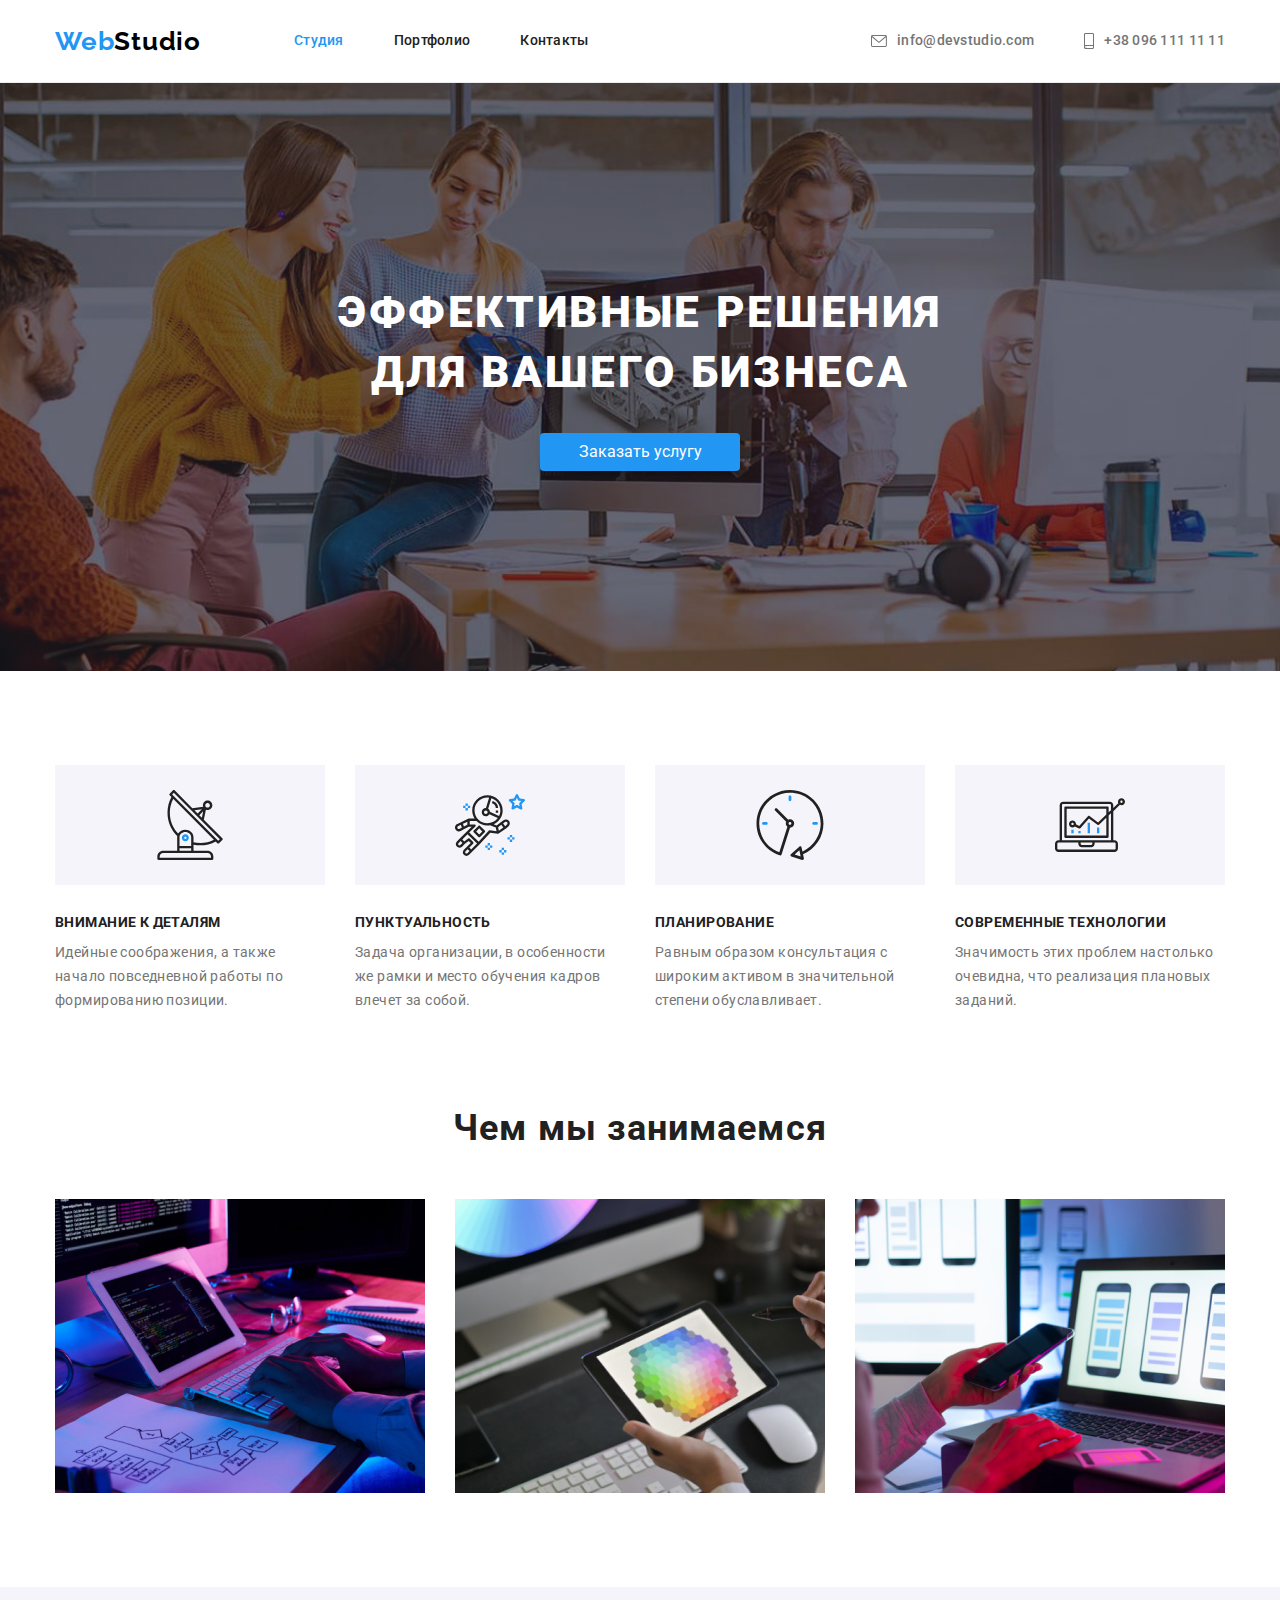
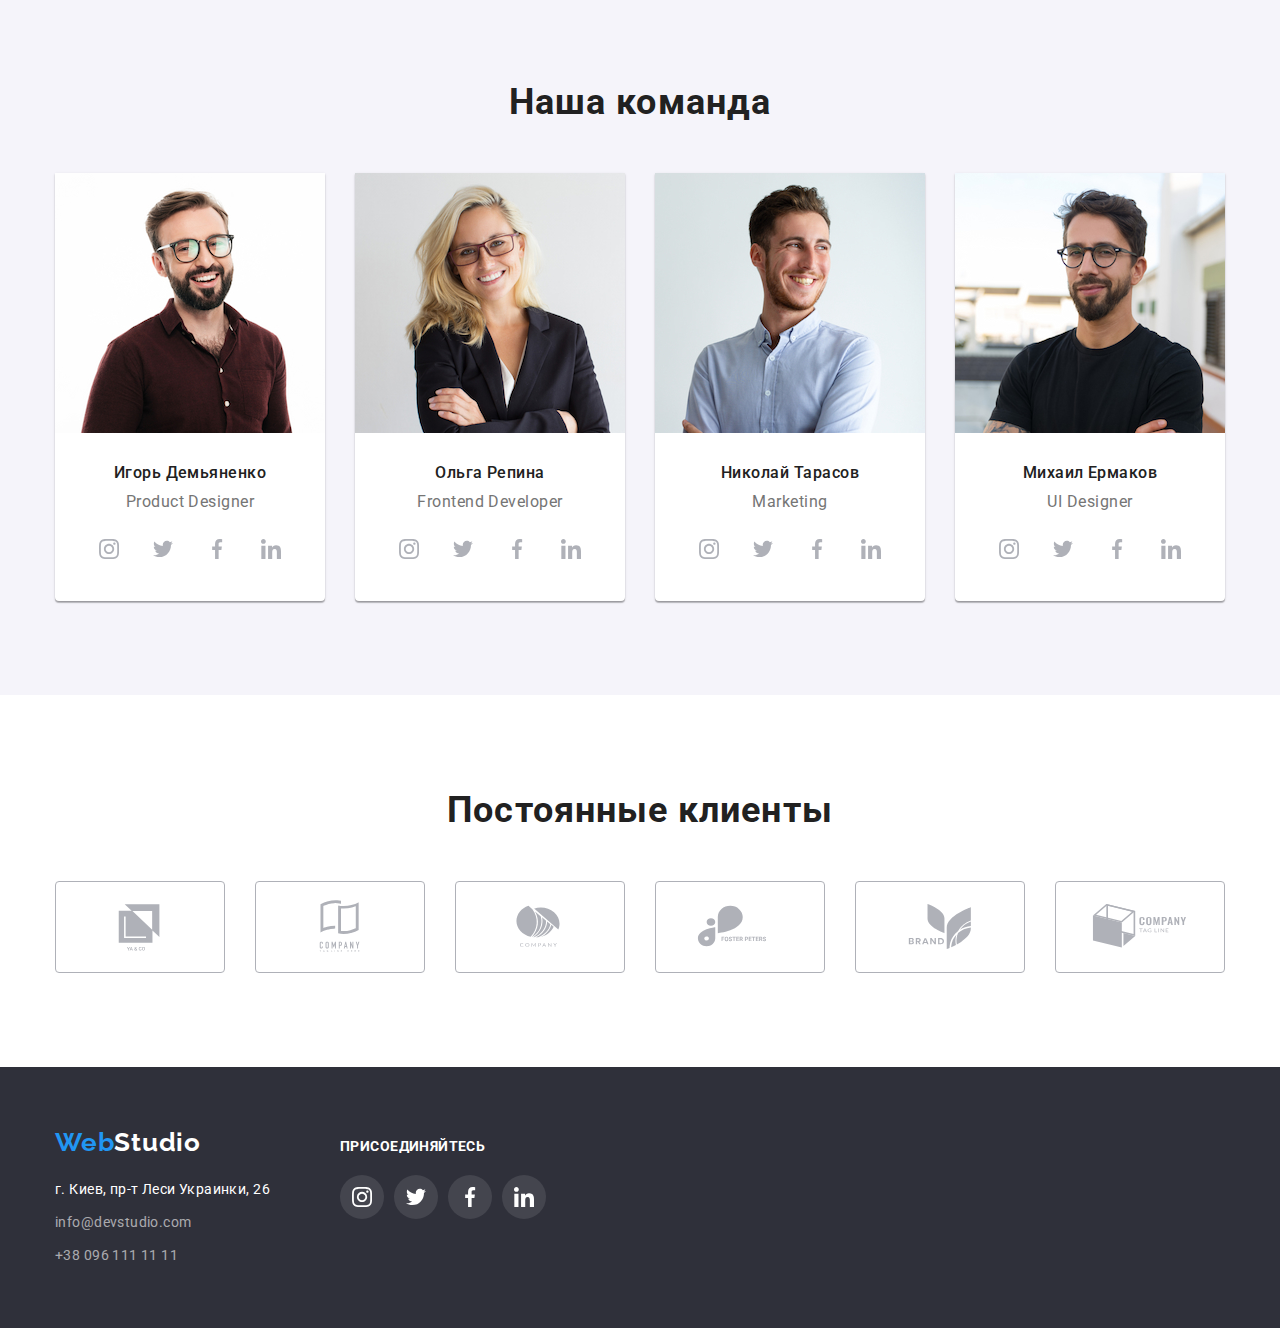
==== index.html @ 4c0fea9c "copy from HW4" ====
<!DOCTYPE html>
<html lang="ru">
<head>
    <meta charset="UTF-8">
    <meta http-equiv="X-UA-Compatible" content="IE=edge">
    <meta name="viewport" content="width=device-width, initial-scale=1.0">
    <title>html-css-homework2</title>
    <link rel="preconnect" href="https://fonts.googleapis.com">
    <link rel="preconnect" href="https://fonts.gstatic.com" crossorigin>
    <link href="https://fonts.googleapis.com/css2?family=Raleway:wght@700&family=Roboto:wght@400;500;700;900&display=swap"
        rel="stylesheet">
    <link rel="stylesheet" href="https://cdnjs.cloudflare.com/ajax/libs/modern-normalize/1.1.0/modern-normalize.css"
         integrity="sha512-Y0MM+V6ymRKN2zStTqzQ227DWhhp4Mzdo6gnlRnuaNCbc+YN/ZH0sBCLTM4M0oSy9c9VKiCvd4Jk44aCLrNS5Q=="
         crossorigin="anonymous" referrerpolicy="no-referrer" />
    <link rel="stylesheet" href="./css/styles.css">
</head>
<body>
    <header class="header">
        <div class="container header-container">
                <a class="link header-logo" href="#">Web<span class="header-logo-color">Studio</span></a>
                <nav class="header-navigation">
                    <ul class="header-list">
                        <li class="header-item">
                            <a class="link header-link pagemark" href="./index.html">Студия</a>
                        </li>
                        <li class="header-item">
                            <a class="link header-link" href="./portfolio.html">Портфолио</a>
                        </li>
                        <li class="header-item">
                            <a class="link header-link" href="#">Контакты</a>
                        </li>
                    </ul>
                </nav>
            <ul class="address">
                <li class="address-item">
                    <a class="link address-mail" href="mailto:info@devstudio.com">
                        <svg class="address-mail-icon" width="16" height="12">
                            <use href="./images/icons.svg#icon-envelope"></use>
                        </svg>
                        info@devstudio.com
                    </a>
                </li>
                <li class="address-item">
                    <a class="link address-tel" href="tel:+380961111111">
                    <svg class="address-tel-icon" width="10" height="16">
                        <use href="./images/icons.svg#icon-smartphone"></use>
                    </svg>
                    +38 096 111 11 11
                </a>
                </li>
            </ul>
        </div>
    </header>
    <main>
        <section class="hero">
            <div class="container">
                <h1 class="hero-title">Эффективные решения для вашего бизнеса</h1>
                <button class="hero-button button" type="button">Заказать услугу</button>
            </div>
        </section>
        <section class="section">
            <div class="container">
                <h2 class="title visually-hidden">Наши преимущества</h2>
                <ul class="benefits-list">
                    <li class="benefits-item">
                        <div class="benefits-img">
                            <svg class="benefits-icon" width="70" height="70">
                                <use href="./images/icons.svg#icon-antenna"></use>
                            </svg>
                        </div>
                        <h3 class="benefits-list-title">Внимание к деталям</h3>
                        <p class="benefits-text">
                            Идейные соображения, а также начало повседневной работы по формированию позиции.
                        </p>
                    </li>
                    <li class="benefits-item">
                        <div class="benefits-img">
                            <svg class="benefits-icon" width="70" height="70">
                                <use href="./images/icons.svg#icon-astronaut"></use>
                            </svg>
                        </div>
                        <h3 class="benefits-list-title">Пунктуальность</h3>
                        <p class="benefits-text">
                            Задача организации, в особенности же рамки и место обучения кадров влечет за собой.
                        </p>
                    </li>
                    <li class="benefits-item">
                        <div class="benefits-img">
                            <svg class="benefits-icon" width="70" height="70">
                                <use href="./images/icons.svg#icon-clock"></use>
                            </svg>
                        </div>
                        <h3 class="benefits-list-title">Планирование</h3>
                        <p class="benefits-text">
                            Равным образом консультация с широким активом в значительной степени обуславливает.
                        </p>
                    </li>
                    <li class="benefits-item">
                        <div class="benefits-img">
                            <svg class="benefits-icon" width="70" height="70">
                                <use href="./images/icons.svg#icon-diagram"></use>
                            </svg>
                        </div>
                        <h3 class="benefits-list-title">Современные технологии</h3>
                        <p class="benefits-text">
                            Значимость этих проблем настолько очевидна, что реализация плановых заданий.
                        </p>
                    </li>
                </ul>
            </div>
        </section>
        <section class="section businesssection">
            <div class="container">
                <h2 class="title business-title">Чем мы занимаемся</h2>
                <ul class="business-list">
                    <li class="business-item">
                        <img src="./images/img1.jpg" alt="Фото человек работает за компьютером" width="370" height="294">
                    </li>
                    <li class="business-item">
                        <img src="./images/img2.jpg" alt="Фото человек смотрит в телефон" width="370" height="294">
                    </li>
                    <li class="business-item">
                        <img src="./images/img3.jpg" alt="Фото человек смотрит в планшет" width="370" height="294">
                    </li>
                </ul>
            </div>
        </section>
        <section class="section team">
            <div class="container">
                <h2 class="team team-title">Наша команда</h2>
                <ul class="team-list">
                    <li class="team-item">
                        <img src="./images/photo1.jpg" alt="Product Designer" width="270" height="280">
                        <div class="team-team">
                            <h3 class="team-list-title">Игорь Демьяненко</h3>
                            <p class="team-text" lang="en">Product Designer</p>
                            <ul class="team-sotial-list">
                                <li class="team-social-item">
                                    <a class="team-social-link" href="">
                                        <svg class="team-social-icon" width="20" height="20">
                                            <use href="./images/icons.svg#icon-instagram"></use>
                                        </svg>
                                    </a>
                                </li>
                                <li class="team-social-item">
                                    <a class="team-social-link" href="">
                                        <svg class="team-social-icon" width="20" height="20">
                                            <use href="./images/icons.svg#icon-twitter"></use>
                                        </svg>
                                    </a>
                                </li>
                                <li class="team-social-item">
                                    <a class="team-social-link" href="">
                                        <svg class="team-social-icon" width="20" height="20">
                                            <use href="./images/icons.svg#icon-facebook"></use>
                                        </svg>
                                    </a>
                                </li>
                                <li class="team-social-item">
                                    <a class="team-social-link" href="">
                                        <svg class="team-social-icon" width="20" height="20">
                                            <use href="./images/icons.svg#icon-linkedin"></use>
                                        </svg>
                                    </a>
                                </li>
                            </ul>
                        </div>
                    </li>
                    <li class="team-item">
                        <img src="./images/photo2.jpg" alt="Frontend Developer" width="270" height="280">
                        <div class="team-team">
                            <h3 class="team-list-title">Ольга Репина</h3>
                            <p class="team-text" lang="en">Frontend Developer</p>
                            <ul class="team-sotial-list">
                                <li class="team-social-item">
                                    <a class="team-social-link" href="">
                                        <svg class="team-social-icon" width="20" height="20">
                                            <use href="./images/icons.svg#icon-instagram"></use>
                                        </svg>
                                    </a>
                                </li>
                                <li class="team-social-item">
                                    <a class="team-social-link" href="">
                                        <svg class="team-social-icon" width="20" height="20">
                                            <use href="./images/icons.svg#icon-twitter"></use>
                                        </svg>
                                    </a>
                                </li>
                                <li class="team-social-item">
                                    <a class="team-social-link" href="">
                                        <svg class="team-social-icon" width="20" height="20">
                                            <use href="./images/icons.svg#icon-facebook"></use>
                                        </svg>
                                    </a>
                                </li>
                                <li class="team-social-item">
                                    <a class="team-social-link" href="">
                                        <svg class="team-social-icon" width="20" height="20">
                                            <use href="./images/icons.svg#icon-linkedin"></use>
                                        </svg>
                                    </a>
                                </li>
                            </ul>
                        </div>
                    </li>
                    <li class="team-item">
                        <img src="./images/photo3.jpg" alt="Marketing" width="270" height="280">
                        <div class="team-team">
                            <h3 class="team-list-title">Николай Тарасов</h3>
                            <p class="team-text" lang="en">Marketing</p>
                            <ul class="team-sotial-list">
                                <li class="team-social-item">
                                    <a class="team-social-link" href="">
                                        <svg class="team-social-icon" width="20" height="20">
                                            <use href="./images/icons.svg#icon-instagram"></use>
                                        </svg>
                                    </a>
                                </li>
                                <li class="team-social-item">
                                    <a class="team-social-link" href="">
                                        <svg class="team-social-icon" width="20" height="20">
                                            <use href="./images/icons.svg#icon-twitter"></use>
                                        </svg>
                                    </a>
                                </li>
                                <li class="team-social-item">
                                    <a class="team-social-link" href="">
                                        <svg class="team-social-icon" width="20" height="20">
                                            <use href="./images/icons.svg#icon-facebook"></use>
                                        </svg>
                                    </a>
                                </li>
                                <li class="team-social-item">
                                    <a class="team-social-link" href="">
                                        <svg class="team-social-icon" width="20" height="20">
                                            <use href="./images/icons.svg#icon-linkedin"></use>
                                        </svg>
                                    </a>
                                </li>
                            </ul>
                        </div>
                    </li>
                    <li class="team-item">
                        <img src="./images/photo4.jpg" alt="UI Designer" width="270" height="280">
                        <div class="team-team">
                            <h3 class="team-list-title">Михаил Ермаков</h3>
                            <p class="team-text" lang="en">UI Designer</p>
                            <ul class="team-sotial-list">
                                <li class="team-social-item">
                                    <a class="team-social-link" href="">
                                        <svg class="team-social-icon" width="20" height="20">
                                            <use href="./images/icons.svg#icon-instagram"></use>
                                        </svg>
                                    </a>
                                </li>
                                <li class="team-social-item">
                                    <a class="team-social-link" href="">
                                        <svg class="team-social-icon" width="20" height="20">
                                            <use href="./images/icons.svg#icon-twitter"></use>
                                        </svg>
                                    </a>
                                </li>
                                <li class="team-social-item">
                                    <a class="team-social-link" href="">
                                        <svg class="team-social-icon" width="20" height="20">
                                            <use href="./images/icons.svg#icon-facebook"></use>
                                        </svg>
                                    </a>
                                </li>
                                <li class="team-social-item">
                                    <a class="team-social-link" href="">
                                        <svg class="team-social-icon" width="20" height="20">
                                            <use href="./images/icons.svg#icon-linkedin"></use>
                                        </svg>
                                    </a>
                                </li>
                            </ul>
                        </div>
                    </li>
                </ul>
            </div>
        </section>
        <section class="section">
            <div class="container">
                <h2 class="title clients-title">Постоянные клиенты</h2>
                <ul class="clients-list">
                    <li class="clients-item">
                        <a href="" class="clients-link">
                            <svg class="clients-icon" width="106" height="60">
                                <use href="./images/icons.svg#icon-Logo-1"></use>
                            </svg>
                        </a>
                    </li>
                <li class="clients-item">
                    <a href="" class="clients-link">
                        <svg class="clients-icon" width="106" height="60">
                            <use href="./images/icons.svg#icon-Logo-2"></use>
                        </svg>
                    </a>
                </li>
                <li class="clients-item">
                    <a href="" class="clients-link">
                        <svg class="clients-icon" width="106" height="60">
                            <use href="./images/icons.svg#icon-Logo-3"></use>
                        </svg>
                    </a>
                </li>
                <li class="clients-item">
                    <a href="" class="clients-link">
                        <svg class="clients-icon" width="106" height="60">
                            <use href="./images/icons.svg#icon-Logo-4"></use>
                        </svg>
                    </a>
                </li>
                <li class="clients-item">
                    <a href="" class="clients-link">
                        <svg class="clients-icon" width="106" height="60">
                            <use href="./images/icons.svg#icon-Logo-5"></use>
                        </svg>
                    </a>
                </li>
                <li class="clients-item">
                    <a href="" class="clients-link">
                        <svg class="clients-icon" width="106" height="60">
                            <use href="./images/icons.svg#icon-Logo-6"></use>
                        </svg>
                    </a>
                </li>
                </ul>
            </div>
        </section>
    </main>
    <footer class="footer">
        <div class="container footer-conteiner">
            <div class="footer-left">
            <a class="link footer-logo" href="#">Web<span class="footer-logo-color">Studio</span></a>
            <address>
                <ul class="footer-list">
                    <li class="footer-item">
                        <a class="link footer-link" href="https://goo.gl/maps/NmV2bP52EN1xxGEw7" rel="noopener noreferrer">
                            г. Киев, пр-т Леси Украинки, 26
                        </a>
                    </li>
                    <li class="footer-item">
                        <a class="link footer-mail" href="mailto:info@devstudio.com">info@devstudio.com</a>
                    </li>
                    <li>
                        <a class="link footer-tel" href="tel:+380961111111">+38 096 111 11 11</a>
                    </li>
                </ul>
            </address>
            </div>
            <div class="footer-right">
                <h2 class="footer-title">присоединяйтесь</h2>
                            <ul class="footer-sotial-list">
                                <li class="footer-social-item">
                                    <a class="footer-social-link" href="">
                                        <svg class="footer-social-icon" width="20" height="20">
                                            <use href="./images/icons.svg#icon-instagram"></use>
                                        </svg>
                                    </a>
                                </li>
                                <li class="footer-social-item">
                                    <a class="footer-social-link" href="">
                                        <svg class="footer-social-icon" width="20" height="20">
                                            <use href="./images/icons.svg#icon-twitter"></use>
                                        </svg>
                                    </a>
                                </li>
                                <li class="footer-social-item">
                                    <a class="footer-social-link" href="">
                                        <svg class="footer-social-icon" width="20" height="20">
                                            <use href="./images/icons.svg#icon-facebook"></use>
                                        </svg>
                                    </a>
                                </li>
                                <li class="footer-social-item">
                                    <a class="footer-social-link" href="">
                                        <svg class="footer-social-icon" width="20" height="20">
                                            <use href="./images/icons.svg#icon-linkedin"></use>
                                        </svg>
                                    </a>
                                </li>
                            </ul>
            </div>
        </div>
    </footer>
</body>
</html>
---- css/styles.css ----
:root {
  --main-logo-color: #2196f3;
  --second-logo-color: #000000;
  --third-logo-color: #ffffff;

  --main-title-color: #212121;
  --second-title-color: #ffffff;
  --main-text-color: #757575;
  --second-text-color: #ffffff;
  --third-text-color: rgba(255, 255, 255, 0.6);

  --main-button-color: #212121;
  --second-button-color: #ffffff;
  --third-button-color: #2196f3;
  --bg-button-color-hover: #2196f3;

  --main-header-color: #212121;
  --second-header-color: #757575;
  --header-hover-color: #2196f3;

  --hero-bg-color: #c4c4c4;
  --footer-bg-color: #2f303a;

  --head-underline-color: #ececec;

  --team-bg-color: #f5f4fa;

  --portfolio-border-color: #eeeeee;
}

html {
  margin: 0;
  padding: 0;
}

*,
*::before,
*::after {
  box-sizing: border-box;
}

p,
h1,
h2,
h3,
h4,
h5,
h6 {
  margin: 0;
}

ul {
  margin: 0;
  padding: 0;
  list-style: none;
}

button {
  cursor: pointer;
  outline: 0;
  border: 0;
}

.section {
  padding: 94px 0;
}

.container {
  width: 1200px;
  padding-left: 15px;
  padding-right: 15px;
  margin: 0 auto;
}

body {
  font-family: Roboto, sans-serif;
  color: var(--main-text-color);
}

.link {
  text-decoration: none;
}

.title {
  font-weight: 700;
  font-size: 36px;
  line-height: 1.17;
  text-align: center;
  letter-spacing: 0.03em;
  color: var(--main-title-color);
}

img {
  display: block;
  max-width: 100%;
  height: auto;
}

.visually-hidden {
  position: absolute;
  width: 1px;
  height: 1px;
  margin: -1px;
  padding: 0;
  overflow: hidden;
  border: 0;
  clip: rect(0 0 0 0);
}

.footer {
  background-color: var(--footer-bg-color);
}

/* -----------------HEADER--------------- */

.header {
  border-bottom: 1px solid var(--head-underline-color);
}

.header-list {
  display: flex;
  align-items: center;
}

.address {
  display: flex;
  align-items: center;
  margin-left: auto;
}

.header-container {
  display: flex;
  align-items: center;
}

.header-logo {
  margin-right: 93px;
}

.header-item:not(:last-child) {
  margin-right: 50px;
}

.address-item:not(:last-child) {
  margin-right: 50px;
}

.header-logo,
.footer-logo {
  font-family: Raleway;
  font-weight: 700;
  font-size: 26px;
  line-height: 1.19;
  letter-spacing: 0.03em;
  color: var(--main-logo-color);
}

.header-logo-color {
  color: var(--second-logo-color);
}

.footer-logo-color {
  color: var(--third-logo-color);
}

.header-link {
  display: block;
  font-weight: 500;
  font-size: 14px;
  line-height: 1.14;
  letter-spacing: 0.02em;
  color: var(--main-header-color);

  padding-top: 33px;
  padding-bottom: 33px;
}

.address-mail,
.address-tel {
  font-weight: 500;
  font-size: 14px;
  line-height: 1.14;
  letter-spacing: 0.02em;
  color: var(--second-header-color);
  display: flex;
  align-items: center;
  color: var(--main-text-color);

  padding-top: 32px;
  padding-bottom: 32px;
}

.address-mail-icon,
.address-tel-icon {
  fill: currentColor;
  margin-right: 10px;
}

.header-link:hover,
.header-link:focus,
.address-mail:hover,
.address-mail:focus,
.address-tel:hover,
.address-tel:focus,
.footer-link:hover,
.footer-link:focus,
.footer-mail:hover,
.footer-mail:focus,
.footer-tel:hover,
.footer-tel:focus,
.pagemark {
  color: var(--header-hover-color);
}

/* -----------------HERO---------------- */

.hero {
  max-width: 1600px;
  margin-left: auto;
  margin-right: auto;
  padding-top: 200px;
  padding-bottom: 200px;
  background-image: linear-gradient(
      rgba(47, 48, 58, 0.4),
      rgba(47, 48, 58, 0.4)
    ),
    url(../images/hero-bg.jpg);
  background-repeat: no-repeat;
  background-position: center;
  background-size: cover;

  background-color: var(--hero-bg-color);
}

.hero-title {
  font-weight: 900;
  font-size: 44px;
  line-height: 1.36;
  text-align: center;
  letter-spacing: 0.06em;
  text-transform: uppercase;
  color: var(--second-title-color);

  width: 696px;
  margin-left: auto;
  margin-right: auto;
}

.hero-button {
  display: block;
  font-family: inherit;
  color: var(--second-button-color);
  background-color: var(--third-button-color);
  border: none;
  box-shadow: 0px 4px 4px rgba(0, 0, 0, 0.15);
  border-radius: 4px;

  min-width: 200px;
  padding-top: 10px;
  padding-bottom: 10px;

  margin-top: 30px;
  margin-left: auto;
  margin-right: auto;
}

/* ---------------BENEFITS---------------- */

.benefits-list-title {
  font-weight: 700;
  font-size: 14px;
  line-height: 1.14;
  letter-spacing: 0.03em;
  text-transform: uppercase;
  color: var(--main-title-color);

  margin-bottom: 10px;
}

.benefits-text {
  font-size: 14px;
  line-height: 1.71;
  letter-spacing: 0.03em;
}

.benefits-list {
  display: flex;
}

.benefits-item:not(:last-child) {
  margin-right: 30px;
}

.benefits-img {
  display: flex;
  width: 270px;
  height: 120px;
  background-color: #f5f4fa;
  justify-content: center;
  align-items: center;
  margin-bottom: 30px;
}

/* ------------BUSINESS----------------- */

.businesssection {
  padding-top: 0;
}

.business-title,
.team-title {
  font-weight: 700;
  font-size: 36px;
  line-height: 1.17;
  text-align: center;
  letter-spacing: 0.03em;
  color: var(--main-title-color);
}

.business-title {
  margin-bottom: 50px;
}

.business-container {
  padding-bottom: 94px;
}

.business-list {
  display: flex;
}

.business-item:not(:last-child) {
  margin-right: 30px;
}

/* -------------TEAM------------------ */
.team {
  background: var(--team-bg-color);
}

.team-title {
  margin-bottom: 50px;
}

.team-list-title {
  font-weight: 500;
  font-size: 16px;
  line-height: 1.19;
  text-align: center;
  letter-spacing: 0.03em;
  color: var(--main-title-color);
  padding-bottom: 10px;
}

.team-text {
  font-size: 16px;
  line-height: 1.19;
  text-align: center;
  letter-spacing: 0.03em;
  margin-bottom: 16px;
}

.team-list {
  display: flex;
}

.team-item {
  background-color: #ffffff;
  box-shadow: 0px 1px 3px rgba(0, 0, 0, 0.12), 0px 1px 1px rgba(0, 0, 0, 0.14),
    0px 2px 1px rgba(0, 0, 0, 0.2);
  border-radius: 0px 0px 4px 4px;
}

.team-item:not(:last-child) {
  margin-right: 30px;
}

.team-team {
  padding: 30px 0;
}

.team-sotial-list {
  display: flex;
  justify-content: center;
}

.team-social-item {
  width: 44px;
  height: 44px;
}

.team-social-item + .team-social-item {
  margin-left: 10px;
}

.team-social-link {
  width: 100%;
  height: 100%;
  background-color: inherit;
  border-radius: 50%;
  display: flex;
  align-items: center;
  justify-content: center;
  color: #afb1b8;
}

.team-social-link:hover,
.team-social-link:focus {
  background-color: #2196f3;
  color: #ffffff;
}

.team-social-icon {
  fill: currentColor;
}

/* -------------CLIENTS---------------- */

.clients-title {
  margin-bottom: 50px;
}

.clients-list {
  display: flex;
  justify-content: center;
}

.clients-item {
  width: 170px;
  height: 92px;
}

.clients-item + .clients-item {
  margin-left: 30px;
}

.clients-link {
  width: 100%;
  height: 100%;
  display: flex;
  align-items: center;
  justify-content: center;
  color: #afb1b8;
  border: 1px solid #afb1b8;
  box-sizing: border-box;
  border-radius: 4px;
}

.clients-link:hover,
.clients-link:focus {
  border-color: #2196f3;
  color: #2196f3;
}

.clients-icon {
  fill: currentColor;
}

/* --------------FOOTER---------------- */

.footer {
  padding-top: 60px;
  padding-bottom: 60px;
}

address {
  font-style: normal;
}

.footer-link {
  font-size: 14px;
  line-height: 1.71;
  letter-spacing: 0.03em;
  color: var(--second-text-color);

  display: block;
}

.footer-mail,
.footer-tel {
  font-size: 14px;
  line-height: 1.71;
  letter-spacing: 0.03em;
  color: var(--third-text-color);
}

.footer-logo {
  display: block;
  margin-bottom: 20px;
}

.footer-item {
  margin-bottom: 9px;
}

.footer-title {
  font-size: 14px;
  line-height: 1.14;
  letter-spacing: 0.03em;
  text-transform: uppercase;
  margin-bottom: 20px;

  color: var(--second-text-color);
}

.footer-conteiner {
  display: flex;
  align-items: baseline;
}

.footer-left {
  margin-right: 70px;
}

.footer-sotial-list {
  display: flex;
  justify-content: center;
}

.footer-social-item {
  width: 44px;
  height: 44px;
}

.footer-social-item + .footer-social-item {
  margin-left: 10px;
}

.footer-social-link {
  width: 100%;
  height: 100%;
  border-radius: 50%;
  display: flex;
  align-items: center;
  justify-content: center;
  background: rgba(255, 255, 255, 0.1);
}

.footer-social-link:hover,
.footer-social-link:focus {
  background-color: #2196f3;
}

.footer-social-icon {
  fill: #ffffff;
}

/* portfolio page classes */

/* ---------------filter---------------- */

.filter-button {
  display: block;
  padding: 6px 22px;

  font-weight: 500;
  font-size: 16px;
  line-height: 1.62;
  letter-spacing: 0.03em;
  color: var(--main-button-color);
  background: #f5f4fa;
  border-radius: 4px;
}

.filter-button:hover,
.filter-button:focus {
  color: var(--second-button-color);
  background-color: var(--bg-button-color-hover);
  box-shadow: 0px 3px 1px rgba(0, 0, 0, 0.1), 0px 1px 2px rgba(0, 0, 0, 0.08),
    0px 2px 2px rgba(0, 0, 0, 0.12);
}

.filter-list {
  display: flex;
  justify-content: center;
  margin-bottom: 50px;
}

.filter-item:not(:last-child) {
  margin-right: 8px;
}

/* --------------portfolio-------------- */

.portfolio-list {
  display: flex;
  flex-wrap: wrap;
}

.portfolio-item {
  border-bottom: 1px solid var(--portfolio-border-color);
  margin-right: 30px;
  margin-bottom: 30px;
}

.portfolio-item:nth-child(3n) {
  margin-right: 0;
}

.portfolio-item:nth-last-child(-n + 3) {
  margin-bottom: 0;
}

.portfolio-title {
  font-weight: 700;
  font-size: 18px;
  line-height: 2;
  letter-spacing: 0.06em;
  color: var(--main-title-color);

  margin-bottom: 4px;
}

.portfolio-text {
  color: var(--main-text-color);
  font-size: 16px;
  line-height: 1.87;
  letter-spacing: 0.03em;
}

.portfolio-link {
  display: block;
}

.portfolio-div {
  padding: 20px 24px;
}

.portfolio-link:hover,
.portfolio-link:focus {
  box-shadow: 0px 1px 1px rgba(0, 0, 0, 0.12), 0px 4px 4px rgba(0, 0, 0, 0.06),
    1px 4px 6px rgba(0, 0, 0, 0.16);
}
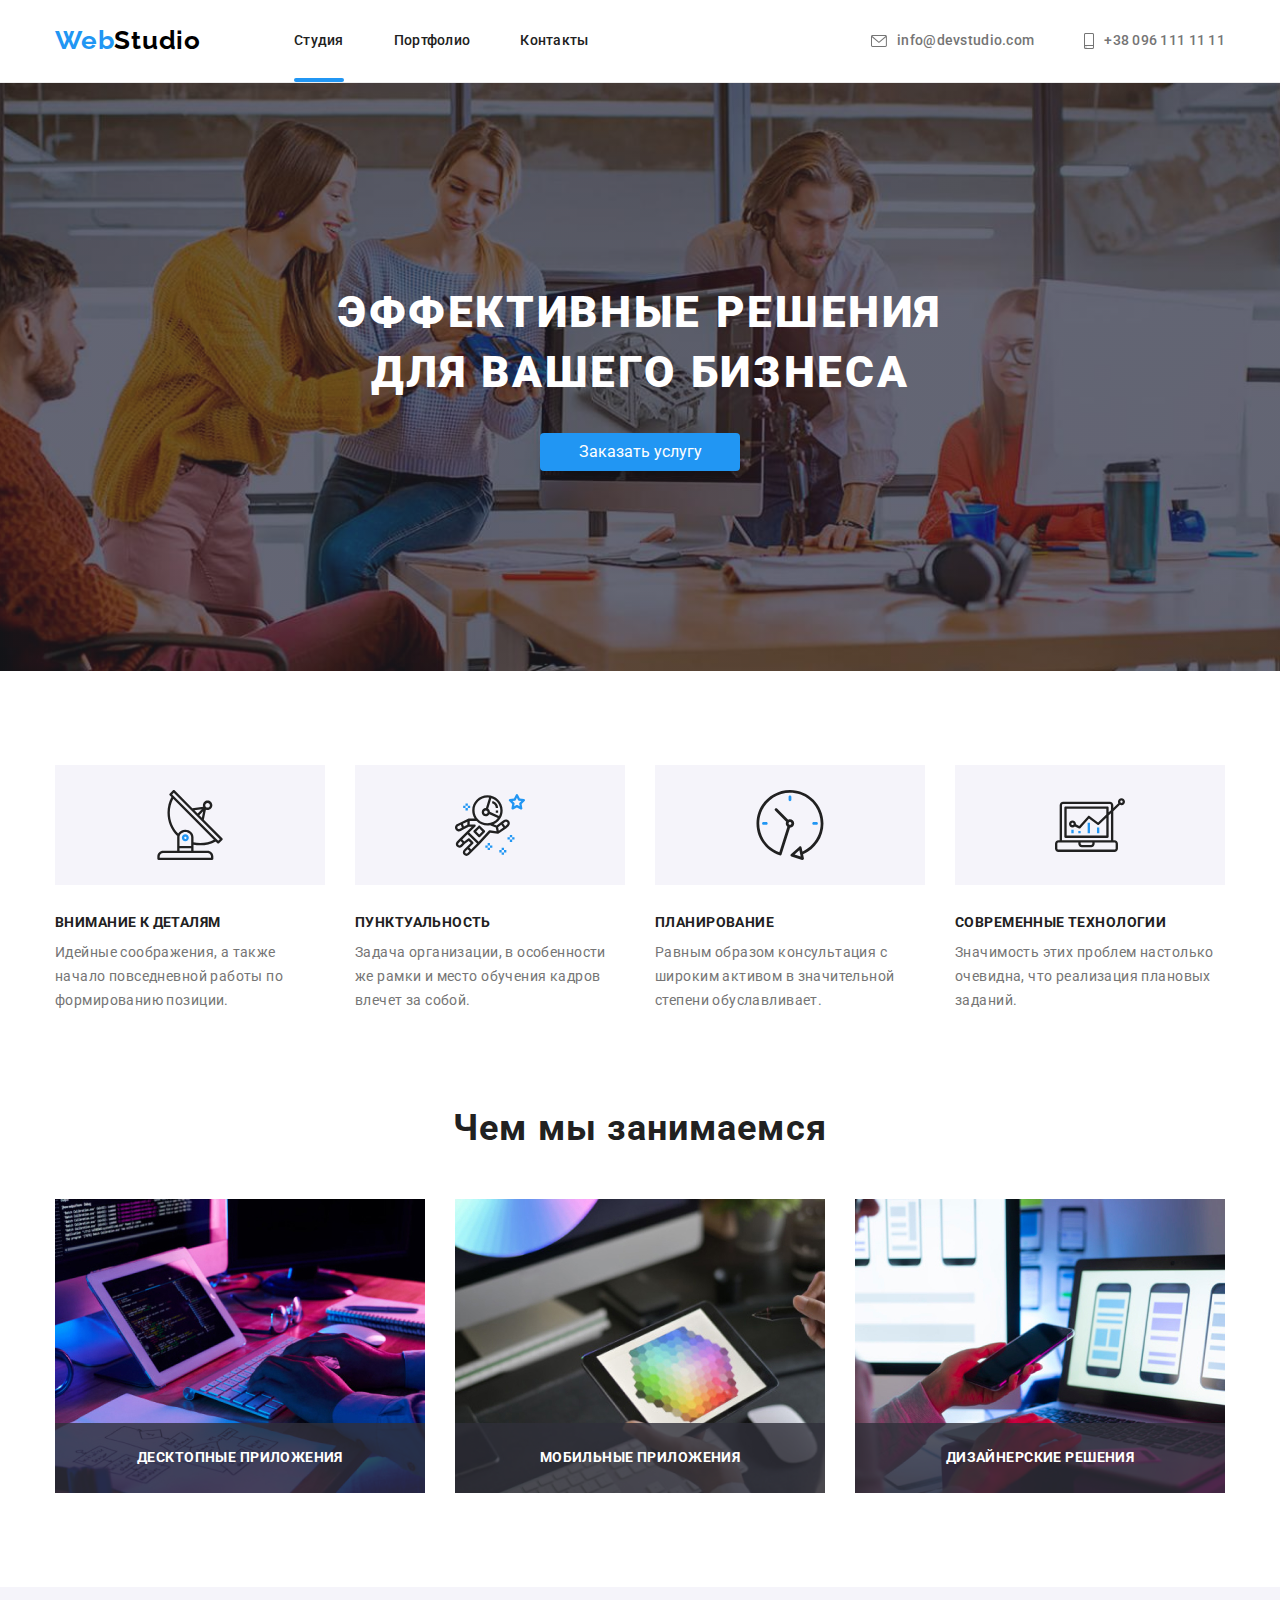
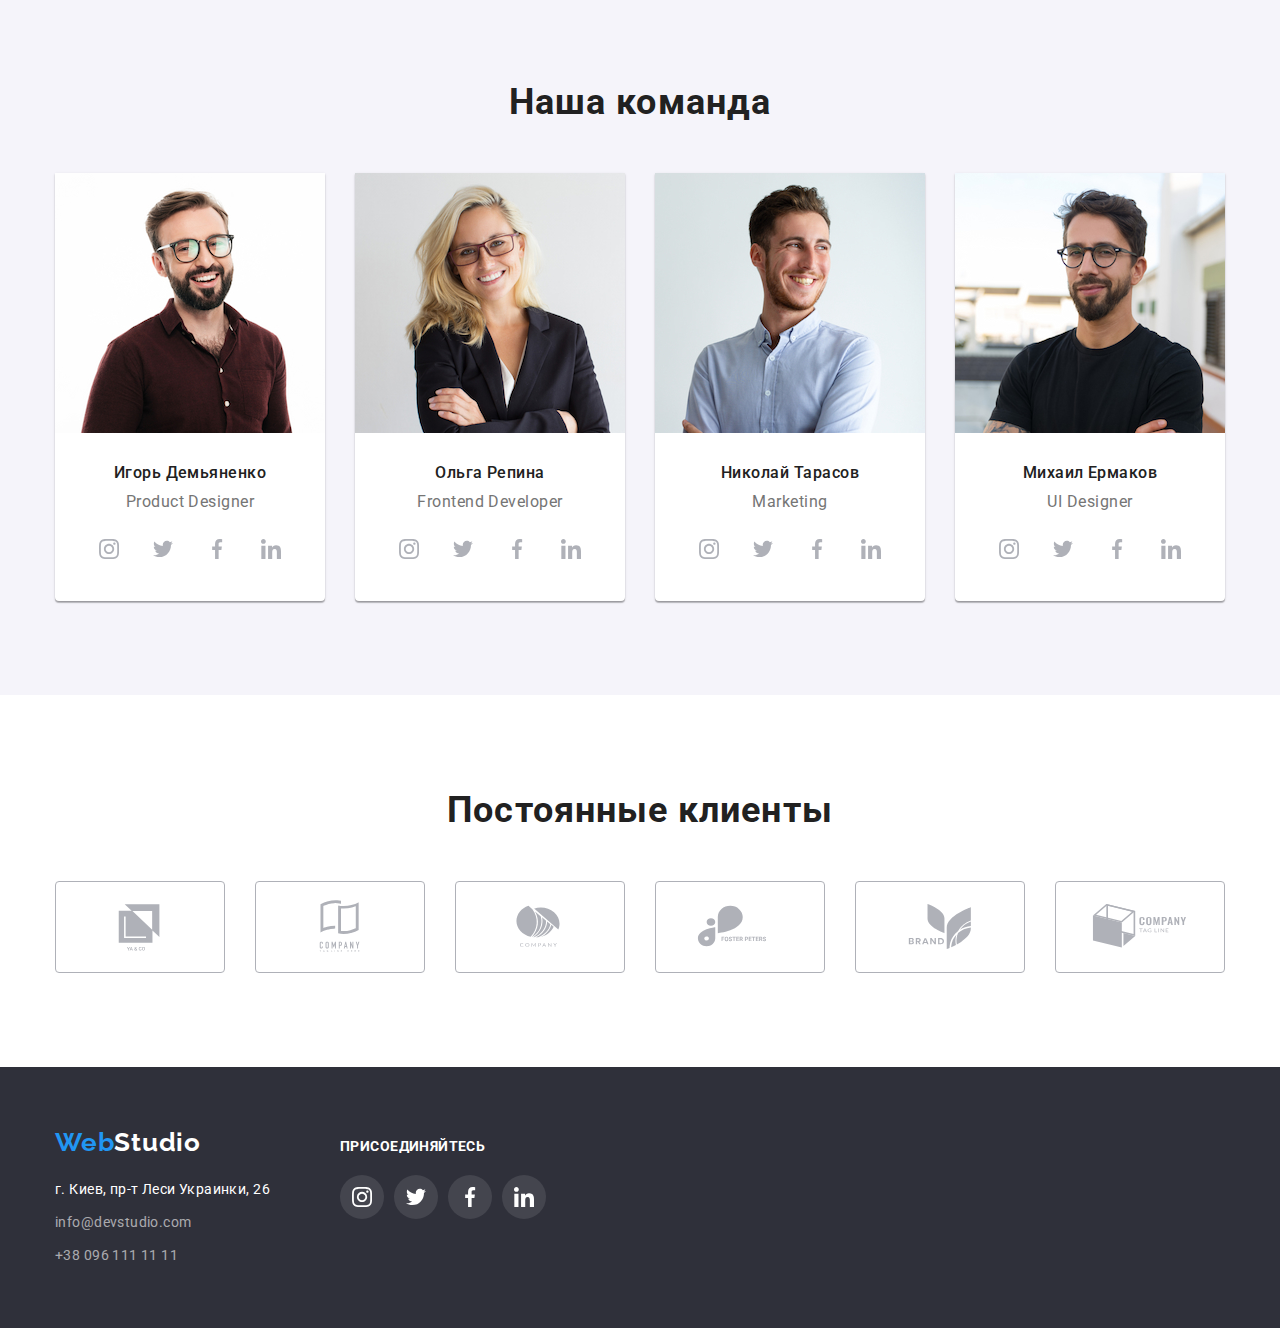
==== commit 8f587fb6: "done without open modal" ====
--- a/index.html
+++ b/index.html
@@ -109,18 +109,33 @@
                 </ul>
             </div>
         </section>
-        <section class="section businesssection">
+        <section class="section business-section">
             <div class="container">
                 <h2 class="title business-title">Чем мы занимаемся</h2>
                 <ul class="business-list">
                     <li class="business-item">
-                        <img src="./images/img1.jpg" alt="Фото человек работает за компьютером" width="370" height="294">
+                        <div class="business-thumb">
+                            <img src="./images/img1.jpg" alt="Фото человек работает за компьютером" width="370" height="294">
+                        </div>
+                        <div class="business-block">
+                            <p class="business-text">Десктопные приложения</p>
+                        </div>
                     </li>
                     <li class="business-item">
-                        <img src="./images/img2.jpg" alt="Фото человек смотрит в телефон" width="370" height="294">
+                        <div class="business-thumb">
+                            <img src="./images/img2.jpg" alt="Фото человек смотрит в телефон" width="370" height="294">
+                        </div>
+                        <div class="business-block">
+                            <p class="business-text">Мобильные приложения</p>
+                        </div>
                     </li>
                     <li class="business-item">
-                        <img src="./images/img3.jpg" alt="Фото человек смотрит в планшет" width="370" height="294">
+                        <div class="business-thumb">
+                            <img src="./images/img3.jpg" alt="Фото человек смотрит в планшет" width="370" height="294">
+                        </div>
+                        <div class="business-block">
+                            <p class="business-text">Дизайнерские решения</p>
+                        </div>
                     </li>
                 </ul>
             </div>
@@ -134,7 +149,7 @@
                         <div class="team-team">
                             <h3 class="team-list-title">Игорь Демьяненко</h3>
                             <p class="team-text" lang="en">Product Designer</p>
-                            <ul class="team-sotial-list">
+                            <ul class="team-social-list">
                                 <li class="team-social-item">
                                     <a class="team-social-link" href="">
                                         <svg class="team-social-icon" width="20" height="20">
@@ -171,7 +186,7 @@
                         <div class="team-team">
                             <h3 class="team-list-title">Ольга Репина</h3>
                             <p class="team-text" lang="en">Frontend Developer</p>
-                            <ul class="team-sotial-list">
+                            <ul class="team-social-list">
                                 <li class="team-social-item">
                                     <a class="team-social-link" href="">
                                         <svg class="team-social-icon" width="20" height="20">
@@ -208,7 +223,7 @@
                         <div class="team-team">
                             <h3 class="team-list-title">Николай Тарасов</h3>
                             <p class="team-text" lang="en">Marketing</p>
-                            <ul class="team-sotial-list">
+                            <ul class="team-social-list">
                                 <li class="team-social-item">
                                     <a class="team-social-link" href="">
                                         <svg class="team-social-icon" width="20" height="20">
@@ -245,7 +260,7 @@
                         <div class="team-team">
                             <h3 class="team-list-title">Михаил Ермаков</h3>
                             <p class="team-text" lang="en">UI Designer</p>
-                            <ul class="team-sotial-list">
+                            <ul class="team-social-list">
                                 <li class="team-social-item">
                                     <a class="team-social-link" href="">
                                         <svg class="team-social-icon" width="20" height="20">
@@ -385,5 +400,19 @@
             </div>
         </div>
     </footer>
+    <div class="backdrop is-hidden" data-modal>
+        <div class="modal">
+            <!-- <div class="modal-close"> -->
+            <button type="button" class="modal-close" data-modal-close>
+                <a class="modal-close-link" href="">
+                    <svg class="modal-close-icon" width="11" height="11">
+                        <use href="./images/icons.svg#icon-modal-close"></use>
+                    </svg>
+                </a>
+            </button>
+            <!-- </div> -->
+        </div>
+    </div>
+    <script src="./js/modal.js"></script>
 </body>
 </html>--- a/css/styles.css
+++ b/css/styles.css
@@ -135,6 +135,8 @@
 
 .header-logo {
   margin-right: 93px;
+  padding-top: 24px;
+  padding-bottom: 25px;
 }
 
 .header-item:not(:last-child) {
@@ -173,6 +175,23 @@
 
   padding-top: 33px;
   padding-bottom: 33px;
+
+  transition: color 250ms cubic-bezier(0.4, 0, 0.2, 1);
+}
+
+.header-item {
+  position: relative;
+}
+
+.header-item .pagemark::after {
+  content: "";
+  display: block;
+  width: 100%;
+  height: 4px;
+  border-radius: 2px;
+  background-color: var(--header-hover-color);
+  position: absolute;
+  bottom: 0;
 }
 
 .address-mail,
@@ -188,6 +207,8 @@
 
   padding-top: 32px;
   padding-bottom: 32px;
+
+  transition: color 250ms cubic-bezier(0.4, 0, 0.2, 1);
 }
 
 .address-mail-icon,
@@ -207,8 +228,7 @@
 .footer-mail:hover,
 .footer-mail:focus,
 .footer-tel:hover,
-.footer-tel:focus,
-.pagemark {
+.footer-tel:focus {
   color: var(--header-hover-color);
 }
 
@@ -244,6 +264,7 @@
   width: 696px;
   margin-left: auto;
   margin-right: auto;
+  margin-bottom: 30px;
 }
 
 .hero-button {
@@ -259,7 +280,6 @@
   padding-top: 10px;
   padding-bottom: 10px;
 
-  margin-top: 30px;
   margin-left: auto;
   margin-right: auto;
 }
@@ -303,7 +323,7 @@
 
 /* ------------BUSINESS----------------- */
 
-.businesssection {
+.business-section {
   padding-top: 0;
 }
 
@@ -333,6 +353,38 @@
   margin-right: 30px;
 }
 
+.business-item {
+  position: relative;
+}
+
+.business-thumb {
+  position: relative;
+}
+
+.business-block {
+  display: flex;
+  background: rgba(47, 48, 58, 0.8);
+  width: 370px;
+  height: 70px;
+  position: absolute;
+  justify-content: center;
+  align-items: center;
+  position: absolute;
+  bottom: 0;
+}
+
+.business-text {
+  font-weight: 700;
+  font-size: 14px;
+  line-height: 1.14;
+  text-align: center;
+  vertical-align: middle;
+  letter-spacing: 0.03em;
+  text-transform: uppercase;
+
+  color: #ffffff;
+}
+
 /* -------------TEAM------------------ */
 .team {
   background: var(--team-bg-color);
@@ -379,7 +431,7 @@
   padding: 30px 0;
 }
 
-.team-sotial-list {
+.team-social-list {
   display: flex;
   justify-content: center;
 }
@@ -402,6 +454,8 @@
   align-items: center;
   justify-content: center;
   color: #afb1b8;
+  transition: color 250ms cubic-bezier(0.4, 0, 0.2, 1),
+    background-color 250ms cubic-bezier(0.4, 0, 0.2, 1);
 }
 
 .team-social-link:hover,
@@ -444,6 +498,7 @@
   border: 1px solid #afb1b8;
   box-sizing: border-box;
   border-radius: 4px;
+  transition: color 250ms cubic-bezier(0.4, 0, 0.2, 1);
 }
 
 .clients-link:hover,
@@ -474,6 +529,7 @@
   color: var(--second-text-color);
 
   display: block;
+  transition: color 250ms cubic-bezier(0.4, 0, 0.2, 1);
 }
 
 .footer-mail,
@@ -482,6 +538,7 @@
   line-height: 1.71;
   letter-spacing: 0.03em;
   color: var(--third-text-color);
+  transition: color 250ms cubic-bezier(0.4, 0, 0.2, 1);
 }
 
 .footer-logo {
@@ -534,6 +591,7 @@
   align-items: center;
   justify-content: center;
   background: rgba(255, 255, 255, 0.1);
+  transition: background-color 250ms cubic-bezier(0.4, 0, 0.2, 1);
 }
 
 .footer-social-link:hover,
@@ -560,6 +618,9 @@
   color: var(--main-button-color);
   background: #f5f4fa;
   border-radius: 4px;
+  transition: color 250ms cubic-bezier(0.4, 0, 0.2, 1),
+    background-color 250ms cubic-bezier(0.4, 0, 0.2, 1),
+    box-shadow 250ms cubic-bezier(0.4, 0, 0.2, 1);
 }
 
 .filter-button:hover,
@@ -593,6 +654,35 @@
   margin-bottom: 30px;
 }
 
+.portfolio-link:hover .portfolio-overlay-text,
+.portfolio-link:focus .portfolio-overlay-text {
+  transform: translateY(0);
+}
+
+.portfolio-item-wrap {
+  position: relative;
+  overflow: hidden;
+}
+
+.portfolio-overlay-text {
+  font-weight: 400;
+  font-size: 18px;
+  line-height: 1.56;
+  letter-spacing: 0.03em;
+  color: #ffffff;
+  padding: 63px 24px;
+  overflow: auto;
+
+  position: absolute;
+  height: 100%;
+  top: 0;
+  left: 0;
+  background-color: rgba(33, 150, 243, 0.9);
+
+  transform: translateY(100%);
+  transition: transform 250ms cubic-bezier(0.4, 0, 0.2, 1);
+}
+
 .portfolio-item:nth-child(3n) {
   margin-right: 0;
 }
@@ -620,6 +710,7 @@
 
 .portfolio-link {
   display: block;
+  transition: box-shadow 250ms cubic-bezier(0.4, 0, 0.2, 1);
 }
 
 .portfolio-div {
@@ -631,3 +722,51 @@
   box-shadow: 0px 1px 1px rgba(0, 0, 0, 0.12), 0px 4px 4px rgba(0, 0, 0, 0.06),
     1px 4px 6px rgba(0, 0, 0, 0.16);
 }
+
+/* -----------------MODAL--------------------- */
+
+.backdrop {
+  width: 100vw;
+  height: 100vh;
+  background-color: rgba(0, 0, 0, 0.2);
+  position: fixed;
+  top: 0;
+  transition: opacity 250ms cubic-bezier(0.4, 0, 0.2, 1);
+}
+
+.modal {
+  position: absolute;
+  width: 528px;
+  min-height: 581px;
+  background: #ffffff;
+  box-shadow: 0px 1px 3px rgba(0, 0, 0, 0.12), 0px 1px 1px rgba(0, 0, 0, 0.14),
+    0px 2px 1px rgba(0, 0, 0, 0.2);
+  border-radius: 4px;
+  top: 50%;
+  left: 50%;
+  transform: translate(-50%, -50%);
+}
+
+.modal-close {
+  display: flex;
+  justify-content: center;
+  align-items: center;
+  width: 30px;
+  height: 30px;
+  border: 1px solid rgba(0, 0, 0, 0.1);
+  border-radius: 50%;
+  background-color: transparent;
+  position: absolute;
+  top: 8px;
+  right: 6px;
+}
+
+.modal-close-link {
+  padding: 9px;
+}
+
+.is-hidden {
+  visibility: hidden;
+  opacity: 0;
+  pointer-events: none;
+}
